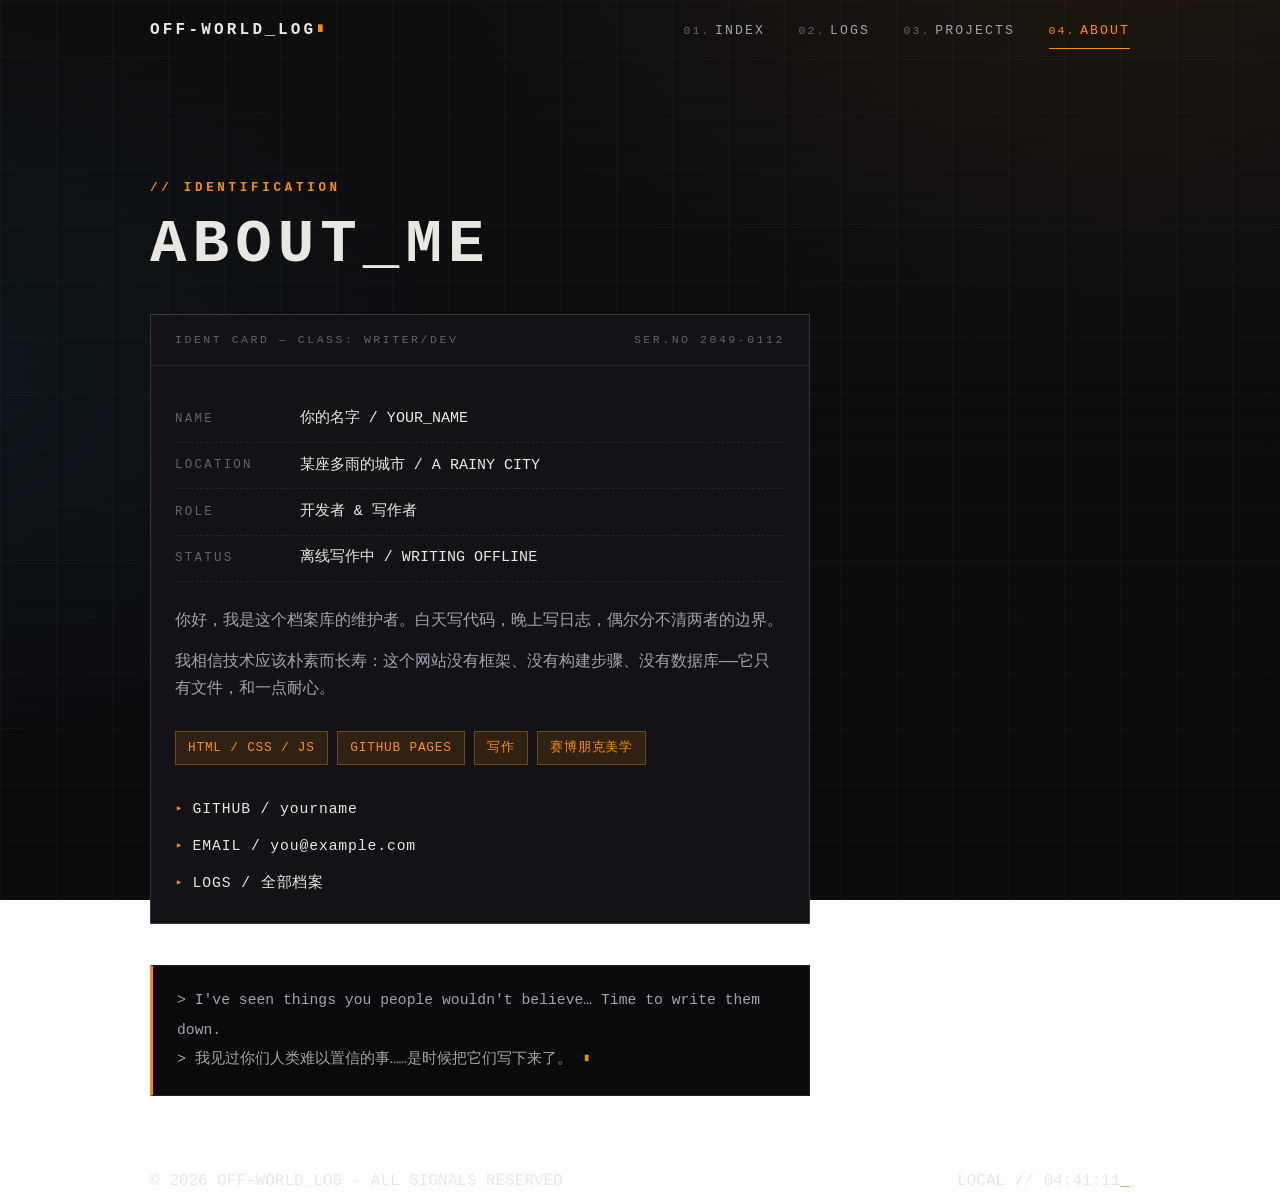
==== about.html @ 0e1022cb "初始化项目" ====
<!DOCTYPE html>
<html lang="zh-CN">
<head>
  <meta charset="UTF-8">
  <meta name="viewport" content="width=device-width, initial-scale=1.0">
  <title>关于 — OFF-WORLD_LOG</title>
  <meta name="description" content="OFF-WORLD_LOG 维护者的身份卡与自我介绍。">
  <meta name="theme-color" content="#0d0d0f">
  <link rel="icon" href="data:image/svg+xml,%3Csvg xmlns='http://www.w3.org/2000/svg' viewBox='0 0 32 32'%3E%3Crect width='32' height='32' fill='%230d0d0f'/%3E%3Cpath d='M16 5 27 16 16 27 5 16 Z' fill='%23ff8c00'/%3E%3C/svg%3E">
  <link rel="stylesheet" href="assets/css/style.css">
</head>
<body data-page="about">

  <header id="site-nav"></header>

  <main class="wrap page">
    <section>
      <p class="eyebrow reveal">// IDENTIFICATION</p>
      <h1 class="page-title glitch reveal" data-text="ABOUT_ME">ABOUT_ME</h1>

      <!-- ▼ 身份卡:把下面这些占位内容换成你自己的 ▼ -->
      <div class="id-card reveal">
        <div class="id-head">
          <span>IDENT CARD — CLASS: WRITER/DEV</span>
          <span>SER.NO 2049-0112</span>
        </div>
        <div class="id-body">
          <div class="id-row"><span class="k">NAME</span><span>你的名字 / YOUR_NAME</span></div>
          <div class="id-row"><span class="k">LOCATION</span><span>某座多雨的城市 / A RAINY CITY</span></div>
          <div class="id-row"><span class="k">ROLE</span><span>开发者 &amp; 写作者</span></div>
          <div class="id-row"><span class="k">STATUS</span><span>离线写作中 / WRITING OFFLINE</span></div>

          <div class="bio">
            <p>你好，我是这个档案库的维护者。白天写代码，晚上写日志，偶尔分不清两者的边界。</p>
            <p>我相信技术应该朴素而长寿：这个网站没有框架、没有构建步骤、没有数据库——它只有文件，和一点耐心。</p>
          </div>

          <div class="caps">
            <span class="cap">HTML / CSS / JS</span>
            <span class="cap">GITHUB PAGES</span>
            <span class="cap">写作</span>
            <span class="cap">赛博朋克美学</span>
          </div>

          <div class="contact">
            <a href="https://github.com/yourname" target="_blank" rel="noopener">GITHUB / yourname</a>
            <a href="mailto:you@example.com">EMAIL / you@example.com</a>
            <a href="articles.html">LOGS / 全部档案</a>
          </div>
        </div>
      </div>

      <!-- 终端台词框 -->
      <div class="terminal-quote reveal">
        &gt; I've seen things you people wouldn't believe… Time to write them down.<br>
        &gt; 我见过你们人类难以置信的事……是时候把它们写下来了。
      </div>
    </section>
  </main>

  <footer id="site-footer"></footer>

  <script src="assets/js/core.js"></script>
  <script src="assets/js/markdown.js"></script>
</body>
</html>
---- assets/css/style.css ----
/* ============================================================
   OFF-WORLD_LOG · style.css
   主题:《银翼杀手 2049》—— 冰冷的科技数据终端
   ------------------------------------------------------------
   ★ 想要改外观,90% 的需求都在这份文件顶部
     「① 设计变量」区里改几个数字即可,全站生效。

   目录:
   ① 设计变量(颜色/字体/间距/动效)
   ② 基础与背景氛围(渐变底色/网格/扫描线)
   ③ 排版基础(容器/标题/标签/区块)
   ④ 顶部导航(含移动端全屏菜单)
   ⑤ 通用组件(按钮/状态徽章/显现动画/光标)
   ⑥ 首页(开机动画/英雄区)
   ⑦ 文章列表(首页与档案页共用)
   ⑧ 档案页(过滤器)
   ⑨ 文章详情页(正文排版/进度条/上下篇)
   ⑩ 项目卡片
   ⑪ 关于页(身份卡)
   ⑫ 404
   ⑬ 页脚
   ⑭ 动效关键帧
   ⑮ 响应式
   ⑯ 无障碍(减少动态)
   ============================================================ */

/* ============ ① 设计变量 ============ */
:root {
  /* ---- 色彩哲学 ----
     大面积深灰近黑;强调色只在极少数地方出现:
     琥珀橙 = 引导注意力(链接悬停/重点边框/状态灯)
     霓虹青 = 更稀有的点缀(行内代码/引用) */
  --bg-0: #0d0d0f;                        /* 页面底色(近黑,略偏冷) */
  --bg-1: #121217;                        /* 面板底色 */
  --bg-2: #16161c;                        /* 卡片/代码底色 */
  --bg-code: #0a0a0d;                     /* 代码块底色(比页面更黑) */
  --ink-0: #e9e7e2;                       /* 主文字(暖白,接近纸张) */
  --ink-1: #a3a3ad;                       /* 次级文字 */
  --ink-2: #63636d;                       /* 弱化文字(注释感) */
  --line: rgba(233, 231, 226, .09);       /* 发丝线(普通分隔) */
  --line-strong: rgba(233, 231, 226, .18);/* 稍强的线(输入框/卡片) */
  --accent: #ff8c00;                      /* 2049 琥珀橙 —— 主要强调色 */
  --accent-soft: rgba(255, 140, 0, .12);  /* 强调色的淡底(扫光/背景) */
  --accent-glow: rgba(255, 140, 0, .38);  /* 强调色的光晕 */
  --cyan: #00d4ff;                        /* 霓虹青 —— 极少量使用 */
  --cyan-soft: rgba(0, 212, 255, .06);    /* 霓虹青的淡底 */

  /* ---- 字体 ----
     优先等宽字体,中文自动回退系统字体 */
  --font-mono: 'Cascadia Code', 'JetBrains Mono', 'Fira Code', Consolas, 'Courier New', monospace;
  --font-body: var(--font-mono), 'PingFang SC', 'Hiragino Sans GB', 'Microsoft YaHei', sans-serif;

  /* ---- 尺寸与节奏 ---- */
  --container: 980px;                     /* 内容最大宽度 */
  --nav-h: 62px;                          /* 顶部导航高度 */
  --radius: 2px;                          /* 圆角(保持锋利,近直角) */

  /* ---- 动效 ---- */
  --ease: cubic-bezier(.22, .61, .36, 1); /* 统一的缓动曲线 */
  --t-fast: .18s;                         /* 快:颜色/边框 */
  --t-mid: .38s;                          /* 中:位移/显隐 */
  --t-slow: .7s;                          /* 慢:页面级显现 */
}

/* ============ ② 基础与背景氛围 ============ */
* { margin: 0; padding: 0; box-sizing: border-box; }

html { scroll-behavior: smooth; -webkit-text-size-adjust: 100%; }

body {
  /* 三层背景:
     ① 右上角一抹极淡的琥珀天光(远方城市的雾)
     ② 左下角一抹极淡的霓虹青(全息广告的反光)
     ③ 纵向的深灰渐变(城市上空的夜) */
  background:
    radial-gradient(1100px 700px at 88% -8%, rgba(255, 140, 0, .07), transparent 62%),
    radial-gradient(900px 620px at -6% 42%, rgba(0, 212, 255, .05), transparent 60%),
    linear-gradient(180deg, #0d0d0f 0%, #0a0a0d 100%);
  background-attachment: fixed;           /* 滚动时背景不动,有纵深 */
  color: var(--ink-0);
  font-family: var(--font-body);
  font-size: 16px;
  line-height: 1.7;
  min-height: 100vh;
  display: flex;
  flex-direction: column;
  -webkit-font-smoothing: antialiased;
}

/* 细网格:极低透明度,只可察觉、不可阅读(避免视觉疲劳) */
body::before {
  content: '';
  position: fixed; inset: 0;
  background-image:
    linear-gradient(rgba(233, 231, 226, .025) 1px, transparent 1px),
    linear-gradient(90deg, rgba(233, 231, 226, .025) 1px, transparent 1px);
  background-size: 56px 56px;
  pointer-events: none;
  z-index: 0;
}

/* 扫描线:模拟旧式屏幕的横向细纹 */
body::after {
  content: '';
  position: fixed; inset: 0;
  background: repeating-linear-gradient(
    0deg,
    rgba(255, 255, 255, .012) 0 1px,
    transparent 1px 3px
  );
  pointer-events: none;
  z-index: 0;
}

/* 选中文本:琥珀色高亮 */
::selection { background: rgba(255, 140, 0, .32); color: #fff; }

/* 暗色滚动条 */
::-webkit-scrollbar { width: 10px; height: 10px; }
::-webkit-scrollbar-track { background: #0a0a0d; }
::-webkit-scrollbar-thumb { background: #2a2a33; border: 2px solid #0a0a0d; }
::-webkit-scrollbar-thumb:hover { background: var(--accent); }

/* 键盘焦点:琥珀描边(无障碍) */
a:focus-visible, button:focus-visible, input:focus-visible {
  outline: 1px solid var(--accent);
  outline-offset: 3px;
}

/* ============ ③ 排版基础 ============ */
.wrap { width: min(var(--container), 92%); margin-inline: auto; }

/* 主内容区:让开固定导航,并给页脚留白 */
.page {
  flex: 1;
  position: relative;
  z-index: 1;                             /* 浮在网格/扫描线之上 */
  padding: calc(var(--nav-h) + 3.4rem) 0 4.5rem;
}

/* 小眉题:像终端里的提示行 */
.eyebrow {
  color: var(--accent);
  font-size: .78rem;
  font-weight: 600;
  letter-spacing: .3em;
  text-transform: uppercase;
}

/* 页面大标题(悬停有故障效果,见「⑭ 动效关键帧」) */
.page-title {
  font-size: clamp(2.1rem, 6vw, 3.8rem);
  font-weight: 700;
  letter-spacing: .1em;
  line-height: 1.12;
  margin: .7rem 0 1.1rem;
}

/* 次级描述段 */
.hero-desc { color: var(--ink-1); max-width: 60ch; margin-top: 1.1rem; }

/* 通用小标签 #tag */
.tag { color: var(--ink-2); transition: color var(--t-fast); }

/* 区块标题行(首页/档案页共用) */
.block { margin-top: 4.5rem; }
.block-head {
  display: flex; align-items: baseline; justify-content: space-between;
  gap: 1rem;
  border-bottom: 1px solid var(--line);
  padding-bottom: .8rem;
  margin-bottom: .4rem;
}
.block-title {
  font-size: .95rem; font-weight: 600;
  letter-spacing: .24em;
  color: var(--ink-0);
}
.block-title::before { content: '// '; color: var(--accent); }

/* “更多”链接:琥珀色小字 */
.more-link {
  color: var(--accent);
  text-decoration: none;
  font-size: .8rem; letter-spacing: .14em;
  white-space: nowrap;
  transition: text-shadow var(--t-fast);
}
.more-link:hover { text-shadow: 0 0 12px var(--accent-glow); }

/* ============ ④ 顶部导航 ============ */
.nav {
  position: fixed; top: 0; left: 0; right: 0;
  z-index: 50;
  background: rgba(13, 13, 15, .9);       /* 半透明黑 */
  border-bottom: 1px solid var(--line);
}
.nav-inner {
  height: var(--nav-h);
  display: flex; align-items: center; justify-content: space-between;
}

/* 品牌名 */
.brand {
  color: var(--ink-0);
  text-decoration: none;
  font-weight: 700;
  font-size: 1rem;
  letter-spacing: .2em;
  transition: text-shadow var(--t-fast);
}
.brand:hover { text-shadow: 0 0 16px var(--accent-glow); }

/* 桌面端链接 */
.nav-links { display: flex; gap: 2.1rem; }
.nav-links a {
  position: relative;
  color: var(--ink-1);
  text-decoration: none;
  font-size: .82rem;
  letter-spacing: .16em;
  padding: .35rem 0;
  transition: color var(--t-fast);
}
.nav-links a .num { color: var(--ink-2); margin-right: .4em; font-size: .72rem; transition: color var(--t-fast); }
.nav-links a:hover, .nav-links a.active { color: var(--accent); }
.nav-links a:hover .num, .nav-links a.active .num { color: var(--accent); }
/* 下划线:从左到右扫出 */
.nav-links a::after {
  content: ''; position: absolute; left: 0; right: 100%; bottom: -1px;
  height: 1px; background: var(--accent);
  transition: right var(--t-mid) var(--ease);
}
.nav-links a:hover::after, .nav-links a.active::after { right: 0; }

/* 汉堡按钮(默认隐藏,移动端出现) */
.nav-toggle {
  display: none;
  flex-direction: column; gap: 5px;
  background: none;
  border: 1px solid var(--line-strong);
  padding: .6rem;
  cursor: pointer;
}
.nav-toggle span {
  width: 20px; height: 1px; background: var(--ink-0);
  transition: transform .3s var(--ease), opacity .3s;
}

/* ============ ⑤ 通用组件 ============ */
/* 实心/描边按钮 */
.btn {
  display: inline-block;
  margin: .3rem .3rem 0 0;
  padding: .62rem 1.35rem;
  border: 1px solid var(--accent);
  color: var(--accent);
  text-decoration: none;
  font-size: .85rem; letter-spacing: .16em;
  transition: background var(--t-fast), color var(--t-fast), box-shadow var(--t-fast);
}
.btn:hover { background: var(--accent); color: #0d0d0f; box-shadow: 0 0 20px var(--accent-glow); }
.btn.ghost { border-color: var(--line-strong); color: var(--ink-1); }
.btn.ghost:hover { border-color: var(--accent); background: transparent; color: var(--accent); box-shadow: none; }

/* 状态徽章(首页英雄区) */
.chip {
  display: inline-flex; align-items: center; gap: .5em;
  padding: .4rem .85rem;
  border: 1px solid var(--line-strong);
  color: var(--ink-1);
  font-size: .74rem; letter-spacing: .16em;
}
/* 呼吸的状态灯(信号正常) */
.chip .live {
  width: 6px; height: 6px; border-radius: 50%;
  background: var(--accent);
  box-shadow: 0 0 8px var(--accent-glow);
  animation: pulse 1.6s infinite;
}

/* 滚动显现动画:进入视口后淡入上移;--d 为交错延迟(秒) */
.reveal {
  opacity: 0;
  transform: translateY(16px);
  transition:
    opacity var(--t-slow) var(--ease) var(--d, 0s),
    transform var(--t-slow) var(--ease) var(--d, 0s);
}
.reveal.in { opacity: 1; transform: none; }

/* 闪烁光标(品牌名/页脚/输入提示等) */
.blink { color: var(--accent); animation: blink 1.1s steps(1) infinite; }

/* 空列表提示 */
.empty { padding: 2.2rem .5rem; color: var(--ink-2); letter-spacing: .12em; }

/* ============ ⑥ 首页 ============ */
/* 开机动画遮罩(内容由 core.js 逐行打印) */
.boot {
  position: fixed; inset: 0;
  z-index: 200;
  background: #0a0a0d;
  display: flex; align-items: center; justify-content: center;
  transition: opacity .6s var(--ease), visibility 0s linear .6s;
}
.boot--off { opacity: 0; visibility: hidden; }
.boot-lines {
  width: min(540px, 86%);
  font-family: var(--font-mono);
  font-size: .82rem;
  line-height: 2.1;
  color: var(--ink-1);
  white-space: pre-wrap;
}

/* 英雄区(首页顶部) */
.hero { padding-top: 2rem; max-width: 760px; }

/* 打字机标语:末尾常驻闪烁光标 */
.hero-tagline {
  min-height: 2em;
  color: var(--ink-1);
  letter-spacing: .04em;
}
.hero-tagline::after {
  content: '▮';
  margin-left: 2px;
  color: var(--accent);
  animation: blink 1.1s steps(1) infinite;
}

.hero-status { display: flex; flex-wrap: wrap; gap: .6rem; margin-top: 2.4rem; }

/* ============ ⑦ 文章列表 ============ */
.log-list { border-top: 1px solid var(--line); }

.log-row {
  position: relative;
  display: grid;
  grid-template-columns: 62px 1fr auto;
  gap: 1.4rem;
  align-items: start;
  padding: 1.7rem .6rem;
  border-bottom: 1px solid var(--line);
  text-decoration: none;
  color: inherit;
  overflow: hidden;
}
/* 悬停时:左侧竖起一条琥珀细线 */
.log-row::before {
  content: ''; position: absolute; left: 0; top: 0; bottom: 0;
  width: 2px; background: var(--accent);
  transform: scaleY(0); transform-origin: top;
  transition: transform var(--t-mid) var(--ease);
}
/* 悬停时:一道淡琥珀光从左扫到右 */
.log-row::after {
  content: ''; position: absolute; inset: 0;
  background: linear-gradient(90deg, transparent, var(--accent-soft), transparent);
  transform: translateX(-100%);
  transition: transform .6s var(--ease);
}
.log-row:hover::before { transform: scaleY(1); }
.log-row:hover::after  { transform: translateX(100%); }

.log-index {
  color: var(--ink-2);
  font-size: .82rem; letter-spacing: .08em;
  padding-top: .34rem;
  transition: color var(--t-fast);
}
.log-row:hover .log-index { color: var(--accent); }

.log-main { min-width: 0; }
.log-meta {
  display: flex; flex-wrap: wrap; align-items: center; gap: 1rem;
  font-size: .76rem; letter-spacing: .1em;
  color: var(--ink-2);
}
.log-tags { display: flex; flex-wrap: wrap; gap: .6rem; }
.log-row:hover .log-tags .tag { color: rgba(255, 140, 0, .65); }

.log-title {
  margin: .4rem 0 .3rem;
  font-size: 1.22rem; font-weight: 600;
  letter-spacing: .04em;
  transition: color var(--t-fast);
}
.log-row:hover .log-title { color: var(--accent); }

.log-excerpt { color: var(--ink-1); font-size: .92rem; max-width: 64ch; }

/* 右侧箭头:平时隐藏,悬停滑入 */
.log-arrow {
  align-self: center;
  color: var(--accent);
  font-size: 1.15rem;
  opacity: 0;
  transform: translateX(-8px);
  transition: opacity var(--t-mid), transform var(--t-mid) var(--ease);
}
.log-row:hover .log-arrow { opacity: 1; transform: translateX(2px); }

/* ============ ⑧ 档案页(过滤器) ============ */
.filter {
  display: flex; align-items: center; gap: .6rem;
  max-width: 430px;
  margin-top: 1.8rem;
  padding: .7rem 1rem;
  border: 1px solid var(--line-strong);
  background: var(--bg-1);
  transition: border-color var(--t-fast), box-shadow var(--t-fast);
}
/* 聚焦时:边框与光晕变成琥珀色,像终端被唤醒 */
.filter:focus-within {
  border-color: var(--accent);
  box-shadow: 0 0 0 3px var(--accent-soft);
}
.filter .prompt { color: var(--accent); font-weight: 700; }
.filter input {
  flex: 1; min-width: 0;
  background: none; border: 0; outline: 0;
  color: var(--ink-0);
  font-family: var(--font-body);
  font-size: .9rem; letter-spacing: .05em;
  caret-color: var(--accent);
}
.filter input::placeholder { color: var(--ink-2); }

.count-line {
  margin-top: 1.1rem;
  font-size: .76rem; letter-spacing: .2em;
  color: var(--ink-2);
  text-transform: uppercase;
}

/* ============ ⑨ 文章详情页 ============ */
/* 阅读进度条(顶部 2px 光带,JS 控制宽度) */
.progress {
  position: fixed; top: 0; left: 0;
  height: 2px; width: 0;
  z-index: 60;
  background: linear-gradient(90deg, var(--accent), var(--cyan));
  box-shadow: 0 0 10px var(--accent-glow);
}

.article-head { max-width: 720px; margin: 0 auto 2.6rem; }
.article-meta {
  display: flex; flex-wrap: wrap; align-items: center; gap: .7rem;
  margin-top: 1.3rem;
  font-size: .78rem; letter-spacing: .1em;
  color: var(--ink-2);
}
.article-meta .dot { opacity: .6; }
.article-meta .tag:hover { color: var(--accent); }

/* 正文排版:克制、留白、可长读 */
.article-body { max-width: 720px; margin: 0 auto; color: var(--ink-1); }
.article-body p { margin: 1.15rem 0; }
.article-body a {
  color: var(--accent);
  text-decoration: none;
  border-bottom: 1px dashed var(--accent-glow);
  transition: background var(--t-fast), border-color var(--t-fast);
}
.article-body a:hover { background: var(--accent-soft); border-bottom-color: var(--accent); }
.article-body h2 {
  margin: 2.6rem 0 1rem;
  padding-left: .85rem;
  border-left: 3px solid var(--accent);   /* 唯一的强强调:节标题的琥珀竖条 */
  color: var(--ink-0);
  font-size: 1.35rem; letter-spacing: .05em;
}
.article-body h3 { margin: 2rem 0 .8rem; color: var(--ink-0); font-size: 1.1rem; letter-spacing: .05em; }
.article-body h3::before { content: '▸ '; color: var(--accent); font-size: .8em; }
.article-body h4, .article-body h5, .article-body h6 { margin: 1.6rem 0 .6rem; color: var(--ink-0); }
.article-body strong { color: var(--ink-0); font-weight: 700; }
.article-body em { color: var(--cyan); font-style: normal; }   /* 斜体 = 霓虹青点缀 */
.article-body del { opacity: .55; }
.article-body code {
  background: var(--bg-2);
  border: 1px solid var(--line);
  padding: .08em .4em;
  color: var(--cyan);
  font-size: .88em;
}
.article-body pre {
  background: var(--bg-code);
  border: 1px solid var(--line-strong);
  border-left: 3px solid var(--accent);
  padding: 1.1rem 1.3rem;
  overflow-x: auto;
  margin: 1.4rem 0;
  line-height: 1.6;
}
.article-body pre code {
  background: none; border: 0; padding: 0;
  color: var(--ink-0);
  font-size: .85rem;
}
.article-body blockquote {
  margin: 1.5rem 0;
  padding: .9rem 1.3rem;
  border-left: 3px solid var(--cyan);
  background: var(--cyan-soft);
  color: var(--ink-0);
}
.article-body ul, .article-body ol { margin: 1rem 0 1rem 1.5rem; }
.article-body li { margin: .45rem 0; }
.article-body li::marker { color: var(--accent); }
.article-body img { max-width: 100%; height: auto; border: 1px solid var(--line-strong); }
.article-body hr { border: 0; border-top: 1px dashed var(--line-strong); margin: 2.6rem 0; }

/* 传输结束标记 */
.end-mark {
  max-width: 720px; margin: 3.2rem auto 0;
  text-align: center;
  color: var(--ink-2);
  font-size: .78rem; letter-spacing: .3em;
}

/* 上一篇 / 下一篇 */
.post-nav {
  max-width: 720px; margin: 2.6rem auto 0;
  display: flex; justify-content: space-between; gap: 2rem;
  border-top: 1px solid var(--line);
  border-bottom: 1px solid var(--line);
}
.post-nav a {
  flex: 1; max-width: 48%;
  display: flex; flex-direction: column; gap: .35rem;
  padding: 1.2rem .3rem;
  text-decoration: none;
}
.post-nav .dir { font-size: .72rem; letter-spacing: .2em; color: var(--ink-2); }
.post-nav .ttl { color: var(--ink-0); font-size: .95rem; line-height: 1.45; transition: color var(--t-fast); }
.post-nav a:hover .ttl { color: var(--accent); }
.post-nav-next { text-align: right; align-items: flex-end; }
.post-nav-empty { flex: 1; }

.back-line { max-width: 720px; margin: 2.2rem auto 0; text-align: center; }

/* ============ ⑩ 项目卡片 ============ */
.grid {
  display: grid;
  grid-template-columns: repeat(auto-fill, minmax(280px, 1fr));
  gap: 1.4rem;
  margin-top: 2.2rem;
}
.card {
  position: relative;
  display: flex; flex-direction: column; gap: .9rem;
  background-color: var(--bg-1);
  /* 扫光层:平时藏在右侧,悬停时横向扫过(与背景色叠加) */
  background-image: linear-gradient(100deg, transparent 40%, rgba(255, 140, 0, .06) 50%, transparent 60%);
  background-size: 250% 100%;
  background-position: 120% 0;
  border: 1px solid var(--line);
  padding: 1.7rem 1.6rem 1.5rem;
  overflow: hidden;
  transition:
    transform var(--t-mid) var(--ease),
    border-color var(--t-mid),
    box-shadow var(--t-mid),
    background-position .7s var(--ease);
}
.card:hover {
  transform: translateY(-6px);
  border-color: rgba(255, 140, 0, .45);
  box-shadow: 0 18px 44px -20px var(--accent-glow);
  background-position: -20% 0;
}
/* HUD 取景框:左上角 */
.card::before {
  content: ''; position: absolute; top: -1px; left: -1px;
  width: 16px; height: 16px;
  border-top: 2px solid var(--ink-2);
  border-left: 2px solid var(--ink-2);
  transition: border-color var(--t-mid);
}
/* HUD 取景框:右下角 */
.card::after {
  content: ''; position: absolute; bottom: -1px; right: -1px;
  width: 16px; height: 16px;
  border-bottom: 2px solid var(--ink-2);
  border-right: 2px solid var(--ink-2);
  transition: border-color var(--t-mid);
}
.card:hover::before, .card:hover::after { border-color: var(--accent); }

.card-code { font-size: .74rem; letter-spacing: .22em; color: var(--ink-2); }
.card h3 { font-size: 1.04rem; letter-spacing: .05em; line-height: 1.45; }
.card p { font-size: .9rem; color: var(--ink-1); flex: 1; }
.card-tags { display: flex; flex-wrap: wrap; gap: .5rem; }
.card-tags .tag {
  font-size: .7rem; letter-spacing: .08em;
  color: var(--ink-2);
  border: 1px solid var(--line-strong);
  padding: .18rem .5rem;
  transition: color var(--t-fast), border-color var(--t-fast);
}
.card:hover .card-tags .tag { color: var(--ink-1); border-color: rgba(255, 140, 0, .35); }
.card-link {
  align-self: flex-start;
  color: var(--accent);
  text-decoration: none;
  font-size: .82rem; letter-spacing: .14em;
  border-bottom: 1px solid transparent;
  transition: border-color var(--t-fast), text-shadow var(--t-fast);
}
.card-link:hover { border-bottom-color: var(--accent); text-shadow: 0 0 12px var(--accent-glow); }

/* 卡片右上角状态(如 WIP) */
.card .status {
  position: absolute; top: 1.1rem; right: 1.2rem;
  font-size: .66rem; letter-spacing: .16em;
  color: var(--ink-2);
}
.card.wip .status { color: var(--accent); animation: pulse 1.8s infinite; }
.card.wip .card-code { padding-right: 8.5rem; }   /* 避免与状态文字重叠 */

/* ============ ⑪ 关于页(身份卡) ============ */
.id-card {
  max-width: 660px;
  margin-top: 2.2rem;
  border: 1px solid var(--line-strong);
  background: var(--bg-1);
}
.id-head {
  display: flex; justify-content: space-between; gap: 1rem; flex-wrap: wrap;
  padding: .95rem 1.5rem;
  border-bottom: 1px solid var(--line);
  font-size: .72rem; letter-spacing: .22em;
  color: var(--ink-2);
}
.id-body { padding: 1.9rem 1.5rem 1.7rem; }
.id-row {
  display: grid; grid-template-columns: 112px 1fr; gap: .8rem;
  padding: .62rem 0;
  border-bottom: 1px dashed var(--line);
  font-size: .94rem;
}
.id-row .k { color: var(--ink-2); font-size: .78rem; letter-spacing: .18em; padding-top: .22em; }
.bio { margin-top: 1.6rem; }
.bio p { color: var(--ink-1); margin: .9rem 0; }
.caps { display: flex; flex-wrap: wrap; gap: .6rem; margin-top: 1.7rem; }
.cap {
  font-size: .8rem; letter-spacing: .06em;
  color: var(--accent);
  background: var(--accent-soft);
  border: 1px solid rgba(255, 140, 0, .35);
  padding: .32rem .75rem;
}
.contact { display: flex; flex-direction: column; gap: .75rem; margin-top: 2rem; }
.contact a {
  color: var(--ink-0);
  text-decoration: none;
  font-size: .92rem; letter-spacing: .06em;
  transition: color var(--t-fast), text-shadow var(--t-fast);
}
.contact a::before { content: '▸ '; color: var(--accent); }
.contact a:hover { color: var(--accent); text-shadow: 0 0 12px var(--accent-glow); }

/* 终端台词框(关于页底部) */
.terminal-quote {
  max-width: 660px;
  margin-top: 2.6rem;
  padding: 1.25rem 1.5rem;
  border: 1px solid var(--line);
  border-left: 3px solid var(--accent);
  background: var(--bg-code);
  color: var(--ink-1);
  font-size: .92rem;
  line-height: 2;
}
.terminal-quote::after {
  content: '▮';
  margin-left: 2px;
  color: var(--accent);
  animation: blink 1.1s steps(1) infinite;
}

/* ============ ⑫ 404 ============ */
.lost { max-width: 640px; margin: 8vh auto 0; }
.lost p { color: var(--ink-1); margin: 1.2rem 0; }
.lost .back-line { text-align: left; margin: 1.8rem 0 0; }

/* ============ ⑬ 页脚 ============ */
.footer {
  position: relative;
  z-index: 1;
  border-top: 1px solid var(--line);
  padding: 1.7rem 0 2.2rem;
  font-size: .78rem; letter-spacing: .08em;
  color: var(--ink-2);
}
.footer-inner {
  display: flex; justify-content: space-between; align-items: center;
  gap: 1rem; flex-wrap: wrap;
}
.footer-clock { white-space: nowrap; }

/* ============ ⑭ 动效关键帧 ============ */
/* 光标闪烁 */
@keyframes blink { 0%, 100% { opacity: 1; } 50% { opacity: 0; } }

/* 状态灯呼吸 */
@keyframes pulse { 0%, 100% { opacity: 1; } 50% { opacity: .25; } }

/* 故障效果:悬停标题时,两层错位残影(青/橙)快速闪动。
   依赖 HTML 上的 data-text 属性提供同样的文字内容 */
.glitch { position: relative; }
.glitch::before, .glitch::after {
  content: attr(data-text);
  position: absolute; inset: 0;
  opacity: 0;
  pointer-events: none;
}
.glitch:hover::before { color: var(--cyan);   animation: glitch-a .5s steps(2, end) forwards; }
.glitch:hover::after  { color: var(--accent); animation: glitch-b .5s steps(2, end) forwards; }
/* 色散感:基底层文字悬停时轻微错色 */
.page-title:hover { text-shadow: 2px 0 rgba(0, 212, 255, .45), -2px 0 rgba(255, 140, 0, .45); }

@keyframes glitch-a {
  0%   { opacity: .85; clip-path: inset(0 0 82% 0);  transform: translate(-4px, -2px); }
  20%  { clip-path: inset(12% 0 68% 0); transform: translate(3px, 1px); }
  40%  { clip-path: inset(48% 0 30% 0); transform: translate(-3px, 2px); }
  60%  { clip-path: inset(72% 0 8% 0);  transform: translate(2px, -1px); }
  80%  { clip-path: inset(30% 0 52% 0); transform: translate(-2px, 1px); }
  100% { opacity: 0; clip-path: inset(0 0 100% 0); }
}
@keyframes glitch-b {
  0%   { opacity: .85; clip-path: inset(64% 0 12% 0); transform: translate(4px, 2px); }
  20%  { clip-path: inset(28% 0 54% 0); transform: translate(-3px, -1px); }
  40%  { clip-path: inset(8% 0 76% 0);  transform: translate(3px, -2px); }
  60%  { clip-path: inset(52% 0 26% 0); transform: translate(-2px, 1px); }
  80%  { clip-path: inset(36% 0 44% 0); transform: translate(2px, 2px); }
  100% { opacity: 0; clip-path: inset(0 0 100% 0); }
}

/* ============ ⑮ 响应式 ============ */
@media (max-width: 780px) {
  /* 导航链接 → 全屏终端式菜单 */
  .nav-links {
    position: fixed; inset: 0;
    z-index: 45;
    flex-direction: column; justify-content: center; align-items: center;
    gap: 2.2rem;
    background: rgba(10, 10, 13, .96);
    opacity: 0; visibility: hidden;
    transition: opacity .35s var(--ease), visibility 0s linear .35s;
  }
  body.nav-open .nav-links { opacity: 1; visibility: visible; transition: opacity .35s var(--ease); }
  .nav-links a {
    font-size: 1.25rem; letter-spacing: .3em;
    opacity: 0; transform: translateY(16px);
    transition: opacity .4s var(--ease), transform .4s var(--ease), color var(--t-fast);
  }
  body.nav-open .nav-links a { opacity: 1; transform: none; }
  /* 菜单项逐个入场(交错延迟) */
  body.nav-open .nav-links a:nth-child(1) { transition-delay: .06s; }
  body.nav-open .nav-links a:nth-child(2) { transition-delay: .12s; }
  body.nav-open .nav-links a:nth-child(3) { transition-delay: .18s; }
  body.nav-open .nav-links a:nth-child(4) { transition-delay: .24s; }

  .nav-toggle { display: flex; position: relative; z-index: 46; }
  /* 汉堡 → X */
  body.nav-open .nav-toggle span:nth-child(1) { transform: translateY(6px) rotate(45deg); }
  body.nav-open .nav-toggle span:nth-child(2) { opacity: 0; }
  body.nav-open .nav-toggle span:nth-child(3) { transform: translateY(-6px) rotate(-45deg); }
  body.nav-open { overflow: hidden; }

  /* 列表/卡片/页脚适配小屏 */
  .log-row { grid-template-columns: 44px 1fr auto; gap: 1rem; }
  .block-head { flex-wrap: wrap; }
  .article-body { font-size: .95rem; }
  .post-nav { flex-direction: column; gap: 0; }
  .post-nav a { max-width: 100%; }
  .post-nav-next { align-items: flex-start; text-align: left; }
  .id-row { grid-template-columns: 96px 1fr; }
  .footer-inner { justify-content: center; text-align: center; }
}

@media (max-width: 420px) {
  body { font-size: 15px; }
  .page { padding-top: calc(var(--nav-h) + 2.6rem); }
  .log-index { display: none; }             /* 极窄屏:隐藏行号,省横向空间 */
  .log-row { grid-template-columns: 1fr auto; }
}

/* ============ ⑯ 无障碍:尊重系统「减少动态」偏好 ============ */
@media (prefers-reduced-motion: reduce) {
  *, *::before, *::after {
    animation-duration: .001s !important;
    animation-iteration-count: 1 !important;
    transition-duration: .001s !important;
  }
  html { scroll-behavior: auto; }
  .reveal { opacity: 1; transform: none; }
}
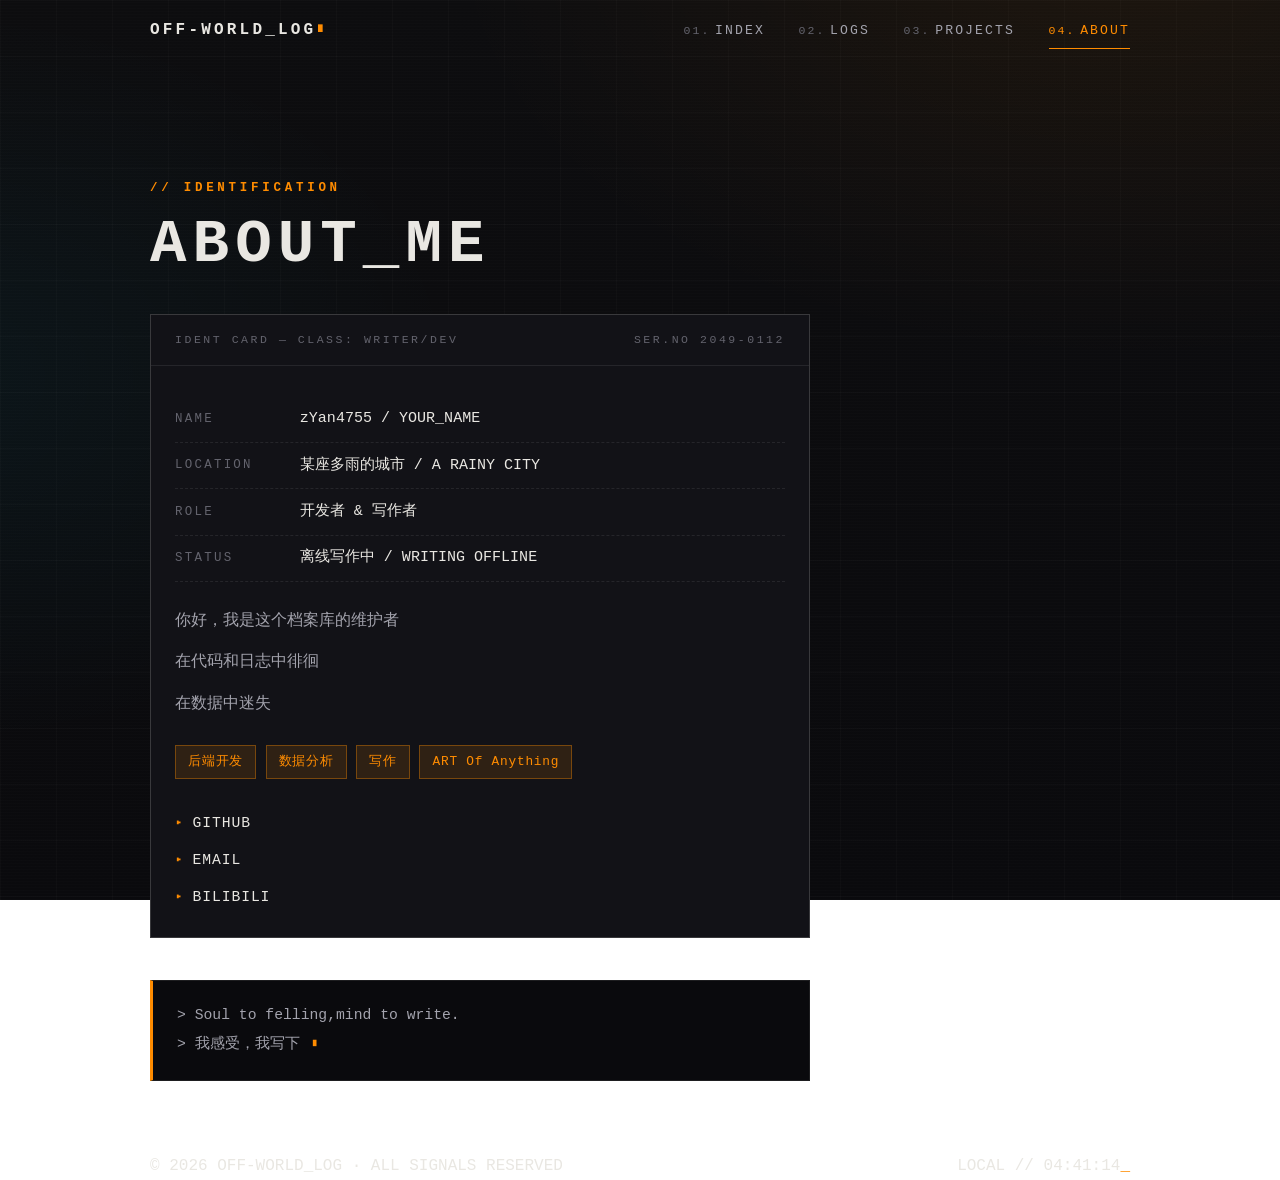
==== commit a52aaaa8: "修改原样式" ====
--- a/about.html
+++ b/about.html
@@ -25,35 +25,36 @@
           <span>SER.NO 2049-0112</span>
         </div>
         <div class="id-body">
-          <div class="id-row"><span class="k">NAME</span><span>你的名字 / YOUR_NAME</span></div>
+          <div class="id-row"><span class="k">NAME</span><span>zYan4755 / YOUR_NAME</span></div>
           <div class="id-row"><span class="k">LOCATION</span><span>某座多雨的城市 / A RAINY CITY</span></div>
           <div class="id-row"><span class="k">ROLE</span><span>开发者 &amp; 写作者</span></div>
           <div class="id-row"><span class="k">STATUS</span><span>离线写作中 / WRITING OFFLINE</span></div>
 
           <div class="bio">
-            <p>你好，我是这个档案库的维护者。白天写代码，晚上写日志，偶尔分不清两者的边界。</p>
-            <p>我相信技术应该朴素而长寿：这个网站没有框架、没有构建步骤、没有数据库——它只有文件，和一点耐心。</p>
+            <p>你好，我是这个档案库的维护者</p>
+            <p>在代码和日志中徘徊</p>
+            <p>在数据中迷失</p>
           </div>
 
           <div class="caps">
-            <span class="cap">HTML / CSS / JS</span>
-            <span class="cap">GITHUB PAGES</span>
+            <span class="cap">后端开发</span>
+            <span class="cap">数据分析</span>
             <span class="cap">写作</span>
-            <span class="cap">赛博朋克美学</span>
+            <span class="cap">ART Of Anything</span>
           </div>
 
           <div class="contact">
-            <a href="https://github.com/yourname" target="_blank" rel="noopener">GITHUB / yourname</a>
-            <a href="mailto:you@example.com">EMAIL / you@example.com</a>
-            <a href="articles.html">LOGS / 全部档案</a>
+            <a href="https://github.com/ziyan4755" target="_blank" rel="noopener">GITHUB</a>
+            <a href="redddddff4755@163.com">EMAIL</a>
+            <a href="https://space.bilibili.com/594896068?spm_id_from=333.1007.0.0">BILIBILI</a>
           </div>
         </div>
       </div>
 
       <!-- 终端台词框 -->
       <div class="terminal-quote reveal">
-        &gt; I've seen things you people wouldn't believe… Time to write them down.<br>
-        &gt; 我见过你们人类难以置信的事……是时候把它们写下来了。
+        &gt; Soul to felling,mind to write.<br>
+        &gt; 我感受，我写下
       </div>
     </section>
   </main>
